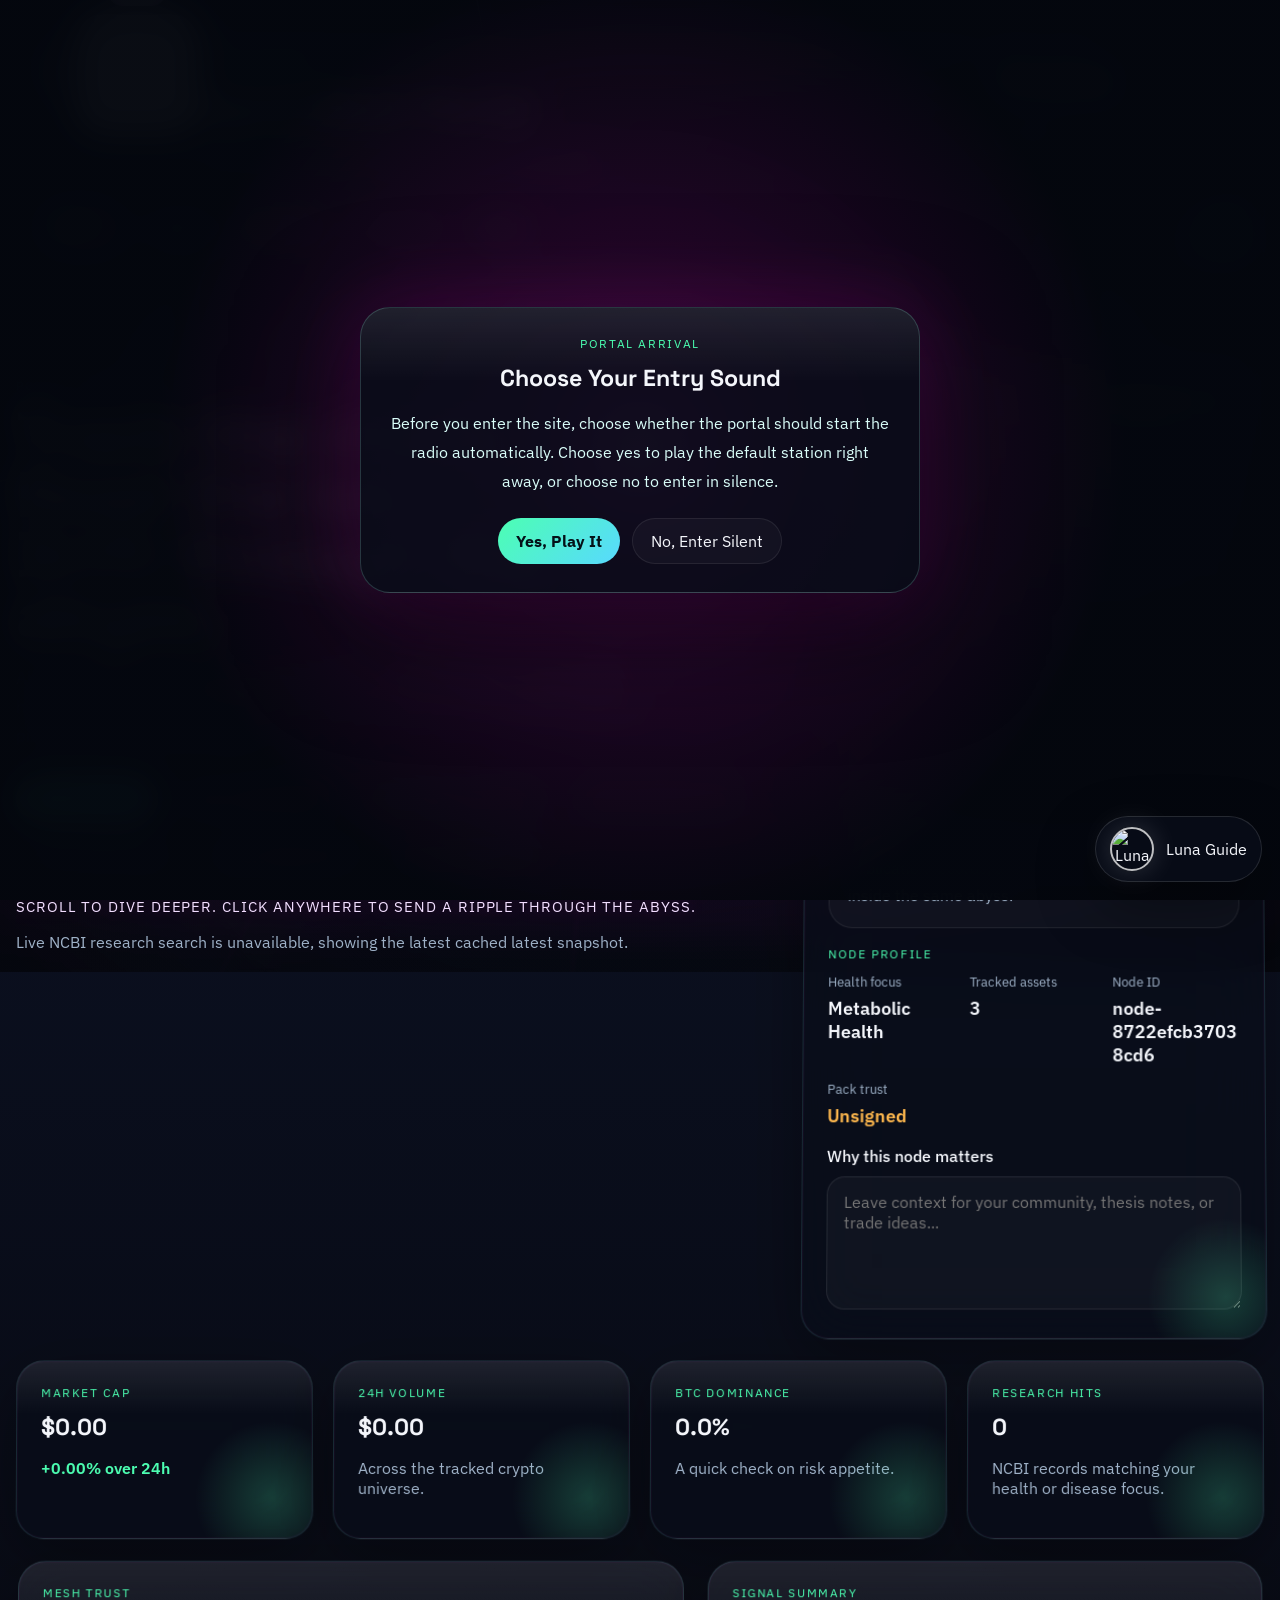
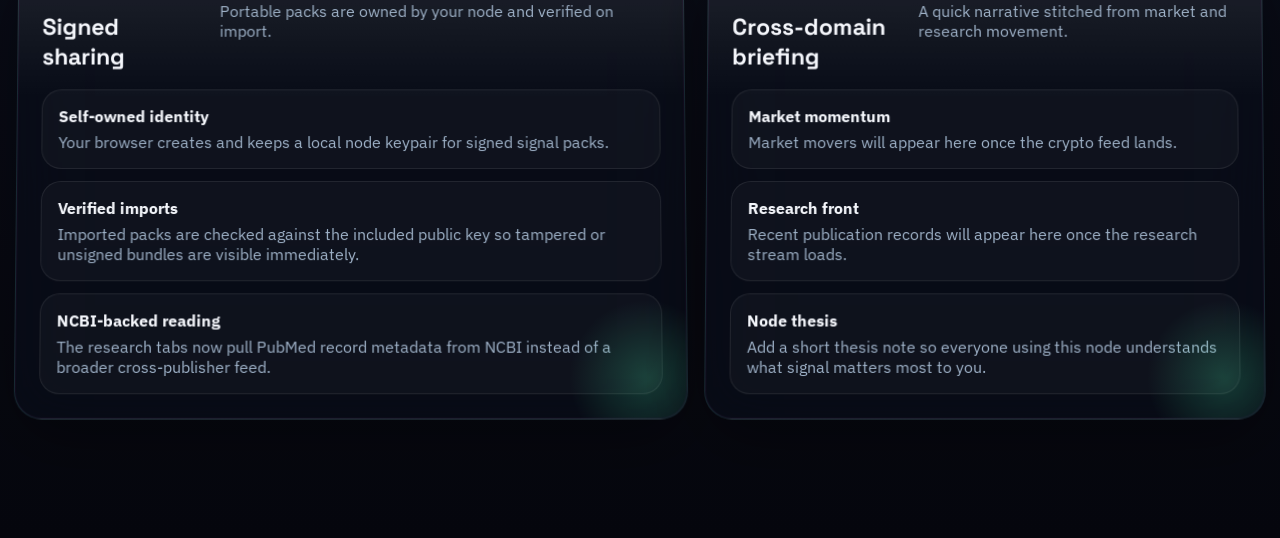
==== index.html @ ecd0a14e "Add files via upload" ====
<!doctype html>
<html lang="en">
  <head>
    <meta charset="UTF-8" />
    <meta name="viewport" content="width=device-width, initial-scale=1.0" />
    <meta
      name="description"
      content="A local-first signal hub for crypto market data, recent research records, and an optional opt-in radio."
    />
    <meta name="theme-color" content="#08111f" />
    <title>Abyss Watchers | Signal Mesh</title>
    <link rel="manifest" href="./manifest.json?v=20260410c" />
    <link rel="preconnect" href="https://fonts.googleapis.com" />
    <link rel="preconnect" href="https://fonts.gstatic.com" crossorigin />
    <link
      href="https://fonts.googleapis.com/css2?family=Space+Grotesk:wght@400;500;700&family=IBM+Plex+Sans:wght@400;500;600&display=swap"
      rel="stylesheet"
    />
    <link rel="stylesheet" href="./styles.css?v=20260410c" />
  </head>
  <body data-default-realm="portal">
    <div id="abyssStage" class="abyss-stage" aria-hidden="true">
      <div class="abyss-stars"></div>
      <div class="abyss-grid-plane"></div>
      <div class="reactive-orb"></div>
      <div class="portal-sheen"></div>
      <div class="portal-beam"></div>
      <div class="portal-rings"></div>
      <div class="portal-iris"></div>
      <img
        class="abyss-logo-layer abyss-logo-echo"
        src="./assets/abyss-watchers-logo.PNG"
        alt=""
      />
      <img
        class="abyss-logo-layer abyss-logo-core"
        src="./assets/abyss-watchers-logo.PNG"
        alt=""
      />
      <div class="portal-core-glow"></div>
      <div class="abyss-vignette"></div>
    </div>
    <div class="realm-hud" aria-hidden="true">
      <p class="realm-kicker">Portal Drift</p>
      <h2 id="realmLabel" class="realm-label">Threshold</h2>
      <div class="realm-meter">
        <span id="realmMeterFill" class="realm-meter-fill"></span>
      </div>
      <p id="realmDepthValue" class="realm-depth-value">0% depth</p>
    </div>
    <div id="radioWelcomeModal" class="welcome-modal" role="dialog" aria-modal="true" aria-labelledby="radioWelcomeTitle">
      <div class="welcome-modal-backdrop"></div>
      <div class="welcome-modal-card">
        <p class="panel-label">Portal Arrival</p>
        <h2 id="radioWelcomeTitle">Choose Your Entry Sound</h2>
        <p class="welcome-copy">
          Before you enter the site, choose whether the portal should start the radio automatically.
          Choose yes to play the default station right away, or choose no to enter in silence.
        </p>
        <div class="welcome-actions">
          <button id="acceptRadio" class="primary-button" type="button">Yes, Play It</button>
          <button id="declineRadio" class="ghost-button" type="button">No, Enter Silent</button>
        </div>
      </div>
    </div>
    <div class="background-grid" aria-hidden="true"></div>
    <div class="page-shell">
      <div class="secret-cat" aria-label="Hidden cat charm">
        <div class="secret-cat-bubble">purr</div>
        <img
          class="secret-cat-image"
          src="./assets/luna.jpeg"
          alt="A fluffy black cat peeking out from the top of the website"
        />
      </div>
      <header class="site-nav glass-card">
        <div class="site-brand">
          <img
            class="site-logo"
            src="./assets/abyss-watchers-logo.PNG"
            alt="Abyss Watchers logo"
          />
          <div class="site-brand-copy">
            <p class="eyebrow">Abyss Watchers</p>
            <h1 class="site-title">Signal Mesh Portal</h1>
            <p class="subtle-copy">Choose a realm instead of digging through one huge page.</p>
          </div>
        </div>
        <div class="realm-nav" role="tablist" aria-label="Website realms">
          <a class="realm-tab" role="tab" data-realm-target="portal" aria-selected="true" href="./index.html">Portal</a>
          <a class="realm-tab" role="tab" data-realm-target="crypto" aria-selected="false" href="./crypto.html">Crypto</a>
          <a class="realm-tab" role="tab" data-realm-target="research" aria-selected="false" href="./research.html">Research</a>
          <a class="realm-tab" role="tab" data-realm-target="caveman" aria-selected="false" href="./caveman.html">Caveman</a>
          <a class="realm-tab" role="tab" data-realm-target="radio" aria-selected="false" href="./radio.html">Radio</a>
        </div>
      </header>
      <header class="hero" data-realm-pane="portal">
        <div class="hero-copy">
          <p class="eyebrow">Portal Realm</p>
          <h2 class="hero-title">Track the chain. Read the lab. Drift through the abyss.</h2>
          <p class="hero-text">
            Abyss Watchers now splits the experience into separate realms so crypto,
            NCBI health research, the caveman cave, and radio each get their own
            space instead of piling into one crowded screen.
          </p>
          <div class="hero-actions">
            <button id="refreshAll" class="primary-button" type="button">Refresh Mesh</button>
                <a class="ghost-button nav-link-button" href="./crypto.html">Open Crypto Realm</a>
                <a class="ghost-button nav-link-button" href="./research.html">Open Research Realm</a>
            <a id="openCavemanBot" class="ghost-button nav-link-button" href="./caveman.html">
              Enter Caveman Cave
            </a>
            <a class="ghost-button nav-link-button" href="./radio.html">Open Radio Realm</a>
            <button id="sharePack" class="ghost-button" type="button">Export Signal Pack</button>
            <label class="ghost-button import-button">
              Import Signal Pack
              <input id="importPack" type="file" accept="application/json" hidden />
            </label>
          </div>
          <p class="scene-instruction">Scroll to dive deeper. Click anywhere to send a ripple through the abyss.</p>
          <p id="statusMessage" class="status-message" aria-live="polite">
            Booting local mesh...
          </p>
        </div>
        <aside class="hero-panel glass-card">
          <div class="hero-art-shell">
            <img
              class="hero-art"
              src="./assets/abyss-watchers-logo.PNG"
              alt="Abyss Watchers portal artwork"
            />
            <div class="hero-art-copy">
              <p class="panel-label">Portal Feed</p>
              <p class="hero-art-text">
                The signal field bends as you move. Market motion, publication records,
                and radio controls all float inside the same abyss.
              </p>
            </div>
          </div>
          <p class="panel-label">Node Profile</p>
          <div class="node-profile">
            <div>
              <p class="metric-label">Health focus</p>
              <p id="activeTopicLabel" class="metric-value">Metabolic Health</p>
            </div>
            <div>
              <p class="metric-label">Tracked assets</p>
              <p id="watchlistCount" class="metric-value">0</p>
            </div>
            <div>
              <p class="metric-label">Node ID</p>
              <p id="nodeFingerprint" class="metric-value">Generating...</p>
            </div>
            <div>
              <p class="metric-label">Pack trust</p>
              <p id="packTrustStatus" class="metric-value">Unsigned</p>
            </div>
          </div>
          <div class="node-notes">
            <label for="nodeNotes">Why this node matters</label>
            <textarea
              id="nodeNotes"
              rows="5"
              placeholder="Leave context for your community, thesis notes, or trade ideas..."
            ></textarea>
          </div>
        </aside>
      </header>

      <main class="dashboard">
        <section class="control-strip glass-card" data-realm-pane="research">
          <div class="control-group">
            <label for="scienceQuery">Research query</label>
            <div class="search-row">
              <input
                id="scienceQuery"
                type="search"
                placeholder="Search cardio, muscle growth, viruses, parasites, cancer..."
              />
              <button id="runResearchSearch" type="button">Scan Papers</button>
            </div>
          </div>
          <div class="control-group">
            <p>Health channels</p>
            <div id="topicChips" class="chip-row" role="tablist" aria-label="Health research topics"></div>
          </div>
          <div class="control-group">
            <p>Quick move</p>
            <div class="chip-row">
              <button class="topic-chip" type="button" data-realm-target="portal">Back To Portal</button>
              <button class="topic-chip" type="button" data-realm-target="crypto">Go To Crypto</button>
            </div>
          </div>
        </section>

        <section class="overview-grid" data-realm-pane="portal">
          <article class="glass-card overview-card">
            <p class="panel-label">Market Cap</p>
            <h2 id="globalMarketCap">$0</h2>
            <p id="marketCapChange" class="market-sentiment neutral">Waiting for feed...</p>
          </article>
          <article class="glass-card overview-card">
            <p class="panel-label">24h Volume</p>
            <h2 id="globalVolume">$0</h2>
            <p class="subtle-copy">Across the tracked crypto universe.</p>
          </article>
          <article class="glass-card overview-card">
            <p class="panel-label">BTC Dominance</p>
            <h2 id="btcDominance">0%</h2>
            <p class="subtle-copy">A quick check on risk appetite.</p>
          </article>
          <article class="glass-card overview-card">
            <p class="panel-label">Research Hits</p>
            <h2 id="paperCount">0</h2>
            <p class="subtle-copy">NCBI records matching your health or disease focus.</p>
          </article>
        </section>

        <section class="content-grid realm-switch-grid">
          <article class="glass-card" data-realm-pane="crypto">
            <div class="section-heading">
              <div>
                <p class="panel-label">Crypto Pulse</p>
                <h2>Market board</h2>
              </div>
              <p class="subtle-copy">Live from public market feeds.</p>
            </div>
            <div class="realm-tools">
              <div class="search-row">
                <input
                  id="assetInput"
                  type="text"
                  placeholder="bitcoin, ethereum, solana..."
                />
                <button id="addAsset" type="button">Add Asset</button>
              </div>
              <div class="chip-row">
                <button class="topic-chip" type="button" data-realm-target="portal">Back To Portal</button>
                <button class="topic-chip" type="button" data-realm-target="research">Go To Research</button>
              </div>
            </div>
            <div class="tab-row" role="tablist" aria-label="Crypto views">
              <button
                class="section-tab"
                type="button"
                role="tab"
                data-tab-group="crypto"
                data-tab-id="board"
                aria-selected="true"
              >
                Market Board
              </button>
              <button
                class="section-tab"
                type="button"
                role="tab"
                data-tab-group="crypto"
                data-tab-id="watchlist"
                aria-selected="false"
              >
                Watchlist
              </button>
              <button
                class="section-tab"
                type="button"
                role="tab"
                data-tab-group="crypto"
                data-tab-id="pulse"
                aria-selected="false"
              >
                Macro Pulse
              </button>
            </div>
            <div id="cryptoPaneBoard" class="tab-pane">
              <div class="table-shell">
                <table>
                  <thead>
                    <tr>
                      <th>Asset</th>
                      <th>Price</th>
                      <th>24h</th>
                      <th>Market cap</th>
                      <th>Volume</th>
                    </tr>
                  </thead>
                  <tbody id="marketTableBody"></tbody>
                </table>
              </div>
            </div>
            <div id="cryptoPaneWatchlist" class="tab-pane hidden">
              <div id="watchlist" class="watchlist"></div>
            </div>
            <div id="cryptoPanePulse" class="tab-pane hidden">
              <div id="marketInsights" class="summary-panel"></div>
            </div>
          </article>

          <article class="glass-card" data-realm-pane="research">
            <div class="section-heading">
              <div>
                <p class="panel-label">Research Radar</p>
                <h2>NCBI research records</h2>
              </div>
              <p class="subtle-copy">PubMed records from NCBI, with tabs for latest items, reviews, and clinical studies.</p>
            </div>
            <div class="tab-row" role="tablist" aria-label="Research views">
              <button
                class="section-tab"
                type="button"
                role="tab"
                data-tab-group="research"
                data-tab-id="latest"
                aria-selected="true"
              >
                Latest
              </button>
              <button
                class="section-tab"
                type="button"
                role="tab"
                data-tab-group="research"
                data-tab-id="reviews"
                aria-selected="false"
              >
                Reviews
              </button>
              <button
                class="section-tab"
                type="button"
                role="tab"
                data-tab-group="research"
                data-tab-id="clinical"
                aria-selected="false"
              >
                Clinical
              </button>
            </div>
            <div id="paperFeed" class="paper-feed"></div>
          </article>
        </section>

        <section class="content-grid" data-realm-pane="portal">
          <article class="glass-card">
            <div class="section-heading">
              <div>
                <p class="panel-label">Mesh Trust</p>
                <h2>Signed sharing</h2>
              </div>
              <p class="subtle-copy">
                Portable packs are owned by your node and verified on import.
              </p>
            </div>
            <div class="summary-panel">
              <article class="summary-point">
                <h3>Self-owned identity</h3>
                <p>Your browser creates and keeps a local node keypair for signed signal packs.</p>
              </article>
              <article class="summary-point">
                <h3>Verified imports</h3>
                <p>Imported packs are checked against the included public key so tampered or unsigned bundles are visible immediately.</p>
              </article>
              <article class="summary-point">
                <h3>NCBI-backed reading</h3>
                <p>The research tabs now pull PubMed record metadata from NCBI instead of a broader cross-publisher feed.</p>
              </article>
            </div>
          </article>

          <article class="glass-card">
            <div class="section-heading">
              <div>
                <p class="panel-label">Signal Summary</p>
                <h2>Cross-domain briefing</h2>
              </div>
              <p class="subtle-copy">A quick narrative stitched from market and research movement.</p>
            </div>
            <div id="summaryPanel" class="summary-panel"></div>
          </article>
        </section>

        <section class="content-grid caveman-grid" data-realm-pane="caveman">
          <article id="cavemanSection" class="glass-card caveman-card">
            <div class="section-heading">
              <div>
                <p class="panel-label">Primitive Relay</p>
                <h2>Caveman Cave</h2>
              </div>
              <p class="subtle-copy">
                Ask a question, get a ridiculous cave answer, then prep a caveman portrait email.
              </p>
            </div>
            <div class="caveman-ai-bar">
              <div>
                <p class="panel-label">Local Brain</p>
                <p id="cavemanAiStatus" class="subtle-copy">Checking local Ollama cave...</p>
              </div>
              <div class="radio-actions">
                <button id="cavemanToggleAi" class="ghost-button" type="button">Use Ollama Brain</button>
                <button id="cavemanRetryAi" class="ghost-button" type="button">Retry Brain Check</button>
              </div>
            </div>
            <div class="tab-row" role="tablist" aria-label="Caveman bot views">
              <button
                class="section-tab"
                type="button"
                role="tab"
                data-tab-group="caveman"
                data-tab-id="chat"
                aria-selected="true"
              >
                Stone Chat
              </button>
              <button
                class="section-tab"
                type="button"
                role="tab"
                data-tab-group="caveman"
                data-tab-id="gift"
                aria-selected="false"
              >
                Get Caveman Pic
              </button>
            </div>

            <div id="cavemanPaneChat" class="tab-pane">
              <div class="caveman-chat-layout">
                <aside class="caveman-portrait-shell">
                  <img
                    class="caveman-portrait"
                    src="./assets/caveman.webp"
                    alt="Humorous caveman portrait"
                  />
                  <p class="caveman-caption">
                    Cave guide mode active. Throw in a question about crypto, research, gains, doom, or daily life.
                  </p>
                  <div class="chip-row caveman-prompts">
                    <button class="topic-chip" type="button" data-caveman-prompt="Why is bitcoin acting weird today?">
                      Bitcoin Weird
                    </button>
                    <button class="topic-chip" type="button" data-caveman-prompt="What does new cancer research mean?">
                      Cancer Scroll
                    </button>
                    <button class="topic-chip" type="button" data-caveman-prompt="How do I get stronger fast?">
                      Lift Big Rock
                    </button>
                    <button class="topic-chip" type="button" data-caveman-prompt="Tell me something funny about parasites.">
                      Parasite Joke
                    </button>
                  </div>
                </aside>

                <div class="caveman-chat-shell">
                  <div id="cavemanTranscript" class="caveman-transcript" aria-live="polite"></div>
                  <div class="search-row caveman-input-row">
                    <input
                      id="cavemanInput"
                      type="text"
                      placeholder="Ask the cave something..."
                    />
                    <button id="cavemanSend" type="button">Send To Cave</button>
                  </div>
                  <button id="cavemanClear" class="ghost-button caveman-clear" type="button">
                    Clear Cave Echoes
                  </button>
                </div>
              </div>
            </div>

            <div id="cavemanPaneGift" class="tab-pane hidden">
              <div class="caveman-gift-grid">
                <div class="caveman-form">
                  <label for="cavemanName">Name</label>
                  <input id="cavemanName" type="text" placeholder="Who enter cave?" />
                  <label for="cavemanEmail">Email</label>
                  <input id="cavemanEmail" type="email" placeholder="Where Grug send message stone?" />
                  <p class="subtle-copy">
                    The static site can prepare the email in your mail app. Real automatic sending would need a mail service.
                  </p>
                </div>

                <div class="caveman-mail-card">
                  <img
                    class="caveman-mail-preview"
                    src="./assets/caveman.webp"
                    alt="Caveman portrait preview"
                  />
                  <div class="radio-actions">
                    <button id="cavemanPrepareEmail" class="primary-button" type="button">
                      Prepare Caveman Email
                    </button>
                    <a
                      id="cavemanOpenPortrait"
                      class="ghost-button caveman-link-button"
                      href="./assets/caveman.webp"
                      target="_blank"
                      rel="noreferrer"
                    >
                      Open Portrait
                    </a>
                  </div>
                  <p id="cavemanMailStatus" class="status-message">
                    Enter your name and email, then let the cave prepare the message.
                  </p>
                </div>
              </div>
            </div>
          </article>

          <article class="glass-card">
            <div class="section-heading">
              <div>
                <p class="panel-label">Primitive Protocol</p>
                <h2>How the cave works</h2>
              </div>
              <p class="subtle-copy">Ridiculous on purpose, honest about what the browser can actually do.</p>
            </div>
            <div class="summary-panel">
              <article class="summary-point">
                <h3>Question-based replies</h3>
                <p>The bot riffs differently if you ask about crypto, health, cancer, viruses, parasites, workouts, or everyday nonsense.</p>
              </article>
              <article class="summary-point">
                <h3>Name and email ritual</h3>
                <p>The cave asks who you are, remembers your name locally, and uses your email to prepare a prefilled caveman message.</p>
              </article>
              <article class="summary-point">
                <h3>No fake sending</h3>
                <p>This node does not silently send mail on its own. It opens your mail app with the caveman picture link so the flow stays factual.</p>
              </article>
            </div>
          </article>
        </section>

        <section class="content-grid" data-realm-pane="radio">
          <article class="glass-card radio-card">
            <div class="section-heading">
              <div>
                <p class="panel-label">Broadcast Console</p>
                <h2>Portal soundtrack</h2>
              </div>
              <p class="subtle-copy">Music choice now happens at entry. Use the console here after you enter.</p>
            </div>

            <div class="radio-console-copy">
              <p class="radio-copy">
                If you entered in silence, you can reopen the portal prompt or load a custom YouTube station from here.
              </p>
              <button id="reopenRadioPrompt" class="ghost-button" type="button">Reopen Music Prompt</button>
            </div>

            <div id="radioControls" class="radio-controls hidden">
              <div class="control-group">
                <p>Quick fills</p>
                <div class="chip-row">
                  <button class="topic-chip" type="button" data-radio-fill="Abyss auto radio">
                    Default Station
                  </button>
                  <button class="topic-chip" type="button" data-radio-fill="Luhh Dyl mix">
                    Luhh Dyl
                  </button>
                </div>
              </div>

              <div class="control-group">
                <label for="radioInput">YouTube link or ID</label>
                <div class="search-row">
                  <input
                    id="radioInput"
                    type="text"
                    placeholder="Paste a YouTube video or playlist link to start the station"
                  />
                  <button id="loadRadio" type="button">Load Station</button>
                </div>
              </div>

              <div class="radio-actions">
                <button id="openYoutubeSearch" class="ghost-button" type="button">
                  Search On YouTube
                </button>
                <button id="stopRadio" class="ghost-button" type="button">
                  Stop Radio
                </button>
              </div>

              <p id="radioStatus" class="status-message">
                Pick a YouTube link or use a quick fill, then load the station.
              </p>

              <div id="radioPlayerShell" class="radio-player-shell hidden">
                <iframe
                  id="radioPlayer"
                  class="radio-player"
                  title="Abyss Watchers radio"
                  allow="autoplay; encrypted-media; picture-in-picture"
                  referrerpolicy="strict-origin-when-cross-origin"
                ></iframe>
              </div>
            </div>
          </article>

          <article class="glass-card">
            <div class="section-heading">
              <div>
                <p class="panel-label">Playback Notes</p>
                <h2>How the radio behaves</h2>
              </div>
              <p class="subtle-copy">Built to respect user choice and browser autoplay rules.</p>
            </div>
            <div class="summary-panel">
              <article class="summary-point">
                <h3>Consent first</h3>
                <p>The station stays silent until someone chooses yes in the welcome portal prompt.</p>
              </article>
              <article class="summary-point">
                <h3>Source accuracy</h3>
                <p>Crypto data comes from CoinGecko and research results come from NCBI PubMed records, which surface legitimate indexed articles but do not replace scientific review.</p>
              </article>
              <article class="summary-point">
                <h3>Autoplay caveat</h3>
                <p>Because browsers can still block audible autoplay, the player may occasionally need one extra press inside the YouTube frame even after consent.</p>
              </article>
            </div>
          </article>
        </section>
      </main>
    </div>

    <template id="topicChipTemplate">
      <button class="topic-chip" type="button" role="tab" aria-selected="false"></button>
    </template>

    <aside class="luna-guide">
      <button id="lunaToggle" class="luna-toggle" type="button" aria-expanded="false">
        <img class="luna-avatar" src="./assets/luna.jpeg" alt="Luna the helper cat" />
        <span>Luna Guide</span>
      </button>
      <section id="lunaPanel" class="luna-panel hidden" aria-label="Luna helper guide">
        <div class="luna-panel-header">
          <img class="luna-avatar luna-avatar-large" src="./assets/luna.jpeg" alt="Luna the helper cat" />
          <div>
            <p class="panel-label">Helper AI</p>
            <h2>Luna Guide</h2>
            <p id="lunaContext" class="subtle-copy">Luna is watching the portal.</p>
          </div>
        </div>
        <div id="lunaTranscript" class="luna-transcript" aria-live="polite"></div>
        <div id="lunaFaqChips" class="chip-row luna-faqs"></div>
        <div class="search-row">
          <input id="lunaInput" type="text" placeholder="Ask Luna where things are..." />
          <button id="lunaSend" type="button">Ask Luna</button>
        </div>
      </section>
    </aside>

    <script src="./app.js?v=20260410c" defer></script>
  </body>
</html>
---- styles.css ----
:root {
  --bg: #08111f;
  --bg-soft: rgba(9, 18, 32, 0.82);
  --panel: rgba(9, 18, 32, 0.72);
  --panel-strong: rgba(16, 30, 52, 0.94);
  --text: #f4f6fb;
  --muted: #9eb1c7;
  --accent: #4cffb2;
  --accent-strong: #00d68f;
  --warm: #ffb84d;
  --danger: #ff6b7d;
  --border: rgba(255, 255, 255, 0.08);
  --shadow: 0 30px 80px rgba(0, 0, 0, 0.32);
  --radius-xl: 28px;
  --radius-lg: 20px;
  --scene-drift-x: 0px;
  --scene-drift-y: 0px;
  --scene-rotate: -8deg;
  --scene-zoom: 1;
  --scene-card-shift: 0px;
  --pulse-x: 50%;
  --pulse-y: 50%;
  --pointer-x: 50%;
  --pointer-y: 50%;
  --pointer-tilt-x: 0deg;
  --pointer-tilt-y: 0deg;
  --realm-hue: 0deg;
  --realm-saturation: 1;
  --realm-progress: 0;
  --portal-energy: 1;
}

* {
  box-sizing: border-box;
}

html {
  color-scheme: dark;
}

body {
  margin: 0;
  min-height: 100vh;
  font-family: "IBM Plex Sans", sans-serif;
  color: var(--text);
  background:
    radial-gradient(circle at top left, rgba(76, 255, 178, 0.12), transparent 24%),
    radial-gradient(circle at top right, rgba(72, 145, 255, 0.18), transparent 22%),
    linear-gradient(180deg, #060710 0%, #0b1020 38%, #05060d 100%);
  overflow-x: hidden;
}

body::before {
  content: "";
  position: fixed;
  inset: 0;
  background:
    radial-gradient(circle at var(--pulse-x) var(--pulse-y), rgba(255, 0, 224, 0.18), transparent 0),
    radial-gradient(circle at 50% 40%, rgba(145, 255, 244, 0.11), transparent 30%);
  opacity: 0.9;
  pointer-events: none;
  z-index: 0;
}

body.scene-pulse::before {
  animation: pulse-wave 900ms ease-out forwards;
}

body[data-realm="crypto"] {
  --realm-hue: 24deg;
  --realm-saturation: 1.18;
}

body[data-realm="research"] {
  --realm-hue: 110deg;
  --realm-saturation: 1.08;
}

body[data-realm="caveman"] {
  --realm-hue: -46deg;
  --realm-saturation: 1.14;
}

body[data-realm="radio"] {
  --realm-hue: 58deg;
  --realm-saturation: 1.2;
}

.abyss-stage {
  position: fixed;
  inset: -8vh -6vw;
  z-index: 0;
  overflow: hidden;
  pointer-events: none;
  transform:
    translate3d(var(--scene-drift-x), var(--scene-drift-y), 0)
    scale(var(--scene-zoom));
  transition: transform 220ms ease-out;
}

.abyss-logo-layer,
.abyss-stars,
.abyss-grid-plane,
.abyss-vignette,
.reactive-orb,
.portal-sheen,
.portal-beam,
.portal-rings,
.portal-iris,
.portal-core-glow {
  position: absolute;
  inset: 0;
}

.abyss-stars {
  background:
    radial-gradient(circle at 18% 24%, rgba(188, 255, 249, 0.88) 0 2px, transparent 3px),
    radial-gradient(circle at 82% 22%, rgba(255, 0, 228, 0.8) 0 2px, transparent 3px),
    radial-gradient(circle at 72% 74%, rgba(84, 255, 210, 0.75) 0 2px, transparent 3px),
    radial-gradient(circle at 10% 70%, rgba(255, 255, 255, 0.7) 0 1px, transparent 2px),
    radial-gradient(circle at 42% 12%, rgba(109, 184, 255, 0.65) 0 1px, transparent 2px);
  filter: blur(0.2px);
  opacity: 0.9;
  transform: translate3d(calc(var(--scene-drift-x) * -0.5), calc(var(--scene-drift-y) * -0.4), 0);
}

.abyss-grid-plane {
  background-image:
    linear-gradient(rgba(122, 247, 255, 0.11) 1px, transparent 1px),
    linear-gradient(90deg, rgba(255, 0, 217, 0.12) 1px, transparent 1px);
  background-size: 64px 64px;
  opacity: 0.25;
  transform:
    perspective(1200px)
    rotateX(78deg)
    translateY(44vh)
    scale(1.8);
  transform-origin: center;
}

.reactive-orb {
  background:
    radial-gradient(circle at var(--pointer-x) var(--pointer-y), rgba(255, 255, 255, 0.18), transparent 0),
    radial-gradient(circle at 50% 50%, rgba(255, 0, 228, 0.08), transparent 38%);
  mix-blend-mode: screen;
  opacity: 0.95;
  filter: hue-rotate(var(--realm-hue)) saturate(var(--realm-saturation));
  animation: portal-orb-pulse 9s ease-in-out infinite;
}

.portal-sheen {
  background:
    linear-gradient(120deg, transparent 0%, rgba(255, 255, 255, 0.06) 42%, transparent 52%),
    radial-gradient(circle at var(--pointer-x) var(--pointer-y), rgba(84, 255, 210, 0.16), transparent 26%);
  opacity: 0.7;
  transform: translate3d(calc(var(--scene-drift-x) * -0.22), calc(var(--scene-drift-y) * -0.22), 0);
}

.portal-beam {
  background:
    radial-gradient(circle at center, rgba(247, 76, 255, 0.28), transparent 18%),
    conic-gradient(from 0deg, rgba(84, 255, 210, 0.08), rgba(255, 0, 221, 0.2), rgba(84, 255, 210, 0.08));
  filter: blur(18px) hue-rotate(var(--realm-hue)) saturate(calc(1.25 * var(--realm-saturation)));
  transform: scale(calc(0.94 + var(--realm-progress) * 0.12));
  opacity: calc(0.58 + var(--realm-progress) * 0.2);
}

.portal-rings {
  inset: 12vh 14vw;
  margin: auto;
  border-radius: 50%;
  border: 1px solid rgba(163, 255, 245, 0.22);
  box-shadow:
    0 0 0 14px rgba(255, 0, 217, 0.06),
    0 0 0 42px rgba(84, 255, 210, 0.05),
    0 0 120px rgba(255, 0, 221, 0.16);
  transform:
    translate3d(calc(var(--scene-drift-x) * 0.15), calc(var(--scene-drift-y) * 0.15), 0)
    rotateX(var(--pointer-tilt-y))
    rotateY(var(--pointer-tilt-x))
    scale(calc(0.92 + var(--realm-progress) * 0.18));
  animation: portal-ring-spin 16s linear infinite;
}

.portal-iris {
  inset: 20vh 24vw;
  margin: auto;
  border-radius: 50%;
  background:
    radial-gradient(circle at center, rgba(255, 255, 255, 0.8) 0 2%, rgba(255, 0, 228, 0.55) 9%, rgba(15, 9, 22, 0.1) 21%, transparent 40%),
    conic-gradient(from 0deg, rgba(255, 0, 225, 0.34), rgba(84, 255, 210, 0.18), rgba(255, 0, 225, 0.34));
  filter: blur(10px);
  opacity: calc(0.72 + var(--realm-progress) * 0.2);
  transform:
    rotate(calc(var(--scene-rotate) * -1.8))
    translate3d(calc(var(--scene-drift-x) * 0.2), calc(var(--scene-drift-y) * 0.2), 0)
    scale(calc(0.9 + var(--realm-progress) * 0.24));
  animation: portal-iris-breathe 5.8s ease-in-out infinite;
}

.abyss-logo-layer {
  width: min(84vw, 1080px);
  height: min(84vw, 1080px);
  margin: auto;
  top: 50%;
  left: 50%;
  inset: auto;
  transform-origin: center;
}

.abyss-logo-core {
  transform:
    translate(-50%, -48%)
    translate3d(calc(var(--scene-drift-x) * 0.28), calc(var(--scene-drift-y) * 0.28), 0)
    rotate(var(--scene-rotate))
    rotateX(var(--pointer-tilt-y))
    rotateY(var(--pointer-tilt-x))
    scale(calc(1 + (var(--scene-zoom) - 1) * 1.15));
  filter:
    hue-rotate(var(--realm-hue))
    saturate(calc(1.24 * var(--realm-saturation)))
    contrast(1.18)
    brightness(0.96)
    drop-shadow(0 0 66px rgba(255, 0, 225, 0.48));
  opacity: 0.96;
}

.abyss-logo-echo {
  transform:
    translate(calc(-50% + (var(--scene-drift-x) * -0.32)), calc(-48% + (var(--scene-drift-y) * -0.32)))
    rotate(calc(var(--scene-rotate) * -1))
    scale(1.24);
  filter: blur(18px) saturate(1.7);
  opacity: 0.4;
  mix-blend-mode: screen;
}

.portal-core-glow {
  inset: 26vh 33vw;
  margin: auto;
  border-radius: 50%;
  background:
    radial-gradient(circle, rgba(255, 255, 255, 0.92) 0 7%, rgba(255, 0, 228, 0.46) 15%, rgba(84, 255, 210, 0.12) 28%, transparent 56%);
  filter: blur(18px);
  opacity: calc(0.85 + var(--realm-progress) * 0.15);
}

.abyss-vignette {
  background:
    radial-gradient(circle at center, transparent 26%, rgba(5, 6, 13, 0.18) 58%, rgba(5, 6, 13, 0.92) 100%),
    linear-gradient(180deg, rgba(4, 6, 12, 0.12), rgba(4, 6, 12, 0.65));
}

button,
input,
textarea {
  font: inherit;
}

button {
  cursor: pointer;
  border: 0;
}

.background-grid {
  position: fixed;
  inset: 0;
  background-image:
    linear-gradient(rgba(255, 255, 255, 0.05) 1px, transparent 1px),
    linear-gradient(90deg, rgba(255, 255, 255, 0.05) 1px, transparent 1px);
  background-size: 70px 70px;
  mask-image: radial-gradient(circle at center, black 45%, transparent 90%);
  pointer-events: none;
}

.page-shell {
  position: relative;
  z-index: 1;
  width: min(1380px, calc(100% - 32px));
  margin: 0 auto;
  padding: 32px 0 120px;
}

.site-nav {
  display: grid;
  gap: 18px;
  margin-bottom: 22px;
}

.site-brand {
  display: flex;
  align-items: center;
  gap: 18px;
  flex-wrap: wrap;
}

.site-logo {
  width: clamp(88px, 10vw, 132px);
  aspect-ratio: 1 / 1;
  object-fit: cover;
  border-radius: 26px;
  border: 1px solid rgba(255, 255, 255, 0.14);
  box-shadow: 0 24px 60px rgba(0, 0, 0, 0.32);
}

.site-brand-copy {
  display: grid;
  gap: 6px;
}

.site-title {
  margin: 0;
  font-size: clamp(2rem, 3vw, 3rem);
  line-height: 0.96;
}

.realm-nav {
  display: flex;
  gap: 10px;
  flex-wrap: wrap;
}

.realm-tab {
  border-radius: 999px;
  padding: 12px 18px;
  background: rgba(255, 255, 255, 0.04);
  color: var(--text);
  border: 1px solid rgba(255, 255, 255, 0.1);
  text-decoration: none;
  display: inline-flex;
  align-items: center;
  justify-content: center;
  transition:
    transform 180ms ease,
    border-color 180ms ease,
    background 180ms ease,
    box-shadow 180ms ease;
}

.realm-tab[aria-selected="true"] {
  background: linear-gradient(135deg, rgba(84, 255, 210, 0.22), rgba(255, 0, 225, 0.2));
  border-color: rgba(84, 255, 210, 0.45);
  box-shadow: 0 0 32px rgba(255, 0, 225, 0.16);
}

.realm-switch-grid {
  align-items: start;
}

.realm-tools {
  display: grid;
  gap: 14px;
  margin-bottom: 18px;
}

.nav-link-button {
  text-decoration: none;
  display: inline-flex;
  align-items: center;
  justify-content: center;
}

.luna-guide {
  position: fixed;
  right: 18px;
  bottom: 18px;
  z-index: 6;
  display: grid;
  justify-items: end;
  gap: 12px;
}

.luna-toggle {
  display: inline-flex;
  align-items: center;
  gap: 12px;
  padding: 10px 14px;
  border-radius: 999px;
  background: rgba(8, 12, 23, 0.92);
  color: var(--text);
  border: 1px solid rgba(255, 255, 255, 0.12);
  box-shadow: 0 24px 60px rgba(0, 0, 0, 0.34);
}

.luna-avatar {
  width: 44px;
  height: 44px;
  object-fit: cover;
  border-radius: 50%;
  border: 2px solid rgba(255, 255, 255, 0.74);
  box-shadow: 0 0 28px rgba(255, 255, 255, 0.16);
}

.luna-avatar-large {
  width: 72px;
  height: 72px;
}

.luna-panel {
  width: min(420px, calc(100vw - 28px));
  padding: 18px;
  border-radius: 26px;
  background:
    linear-gradient(180deg, rgba(255, 255, 255, 0.08), transparent 26%),
    rgba(7, 11, 21, 0.96);
  border: 1px solid rgba(255, 255, 255, 0.12);
  box-shadow: 0 28px 90px rgba(0, 0, 0, 0.42);
  display: grid;
  gap: 14px;
}

.luna-panel-header {
  display: grid;
  grid-template-columns: auto 1fr;
  gap: 14px;
  align-items: center;
}

.luna-transcript {
  min-height: 220px;
  max-height: 320px;
  overflow: auto;
  padding: 14px;
  border-radius: 20px;
  border: 1px solid rgba(255, 255, 255, 0.08);
  background: rgba(255, 255, 255, 0.03);
  display: grid;
  gap: 10px;
}

.luna-bubble {
  max-width: 92%;
  padding: 12px 14px;
  border-radius: 18px;
  border: 1px solid rgba(255, 255, 255, 0.08);
}

.luna-bubble p {
  margin: 0;
  line-height: 1.6;
}

.luna-bubble-bot {
  background: rgba(255, 255, 255, 0.04);
}

.luna-bubble-user {
  margin-left: auto;
  background: linear-gradient(145deg, rgba(255, 214, 235, 0.18), rgba(255, 255, 255, 0.08));
}

.luna-speaker {
  margin-bottom: 6px !important;
  font-size: 0.72rem;
  letter-spacing: 0.12em;
  text-transform: uppercase;
  color: #ffdff1;
}

.luna-faqs {
  align-items: stretch;
}

.secret-cat {
  position: fixed;
  top: 8px;
  left: clamp(20px, 6vw, 92px);
  z-index: 4;
  display: grid;
  justify-items: center;
  gap: 8px;
  transform: translateY(-22%);
  transition: transform 220ms ease;
}

.secret-cat:hover {
  transform: translateY(0);
}

.secret-cat-bubble {
  padding: 8px 14px;
  border-radius: 999px;
  background: rgba(255, 245, 252, 0.94);
  color: #38162d;
  font-family: "Space Grotesk", sans-serif;
  font-size: 0.86rem;
  font-weight: 700;
  letter-spacing: 0.08em;
  text-transform: lowercase;
  box-shadow:
    0 14px 34px rgba(0, 0, 0, 0.18),
    0 0 20px rgba(255, 182, 222, 0.28);
}

.secret-cat-image {
  width: 120px;
  aspect-ratio: 1 / 1;
  object-fit: cover;
  border-radius: 26px;
  border: 1px solid rgba(255, 255, 255, 0.58);
  background: rgba(255, 255, 255, 0.9);
  box-shadow:
    0 18px 46px rgba(0, 0, 0, 0.28),
    0 0 44px rgba(255, 255, 255, 0.18);
}

.realm-hud {
  position: fixed;
  top: 24px;
  right: 24px;
  z-index: 2;
  width: min(280px, calc(100vw - 32px));
  padding: 18px;
  border-radius: 24px;
  background: rgba(8, 12, 23, 0.52);
  border: 1px solid rgba(166, 255, 244, 0.16);
  backdrop-filter: blur(22px);
  box-shadow: 0 20px 60px rgba(0, 0, 0, 0.34);
}

.welcome-modal {
  position: fixed;
  inset: 0;
  z-index: 5;
  display: grid;
  place-items: center;
  padding: 20px;
}

.welcome-modal-backdrop {
  position: absolute;
  inset: 0;
  background:
    radial-gradient(circle at center, rgba(255, 0, 221, 0.18), rgba(4, 7, 14, 0.88) 62%),
    rgba(3, 5, 11, 0.82);
  backdrop-filter: blur(16px);
}

.welcome-modal-card {
  position: relative;
  z-index: 1;
  width: min(560px, 100%);
  padding: 28px;
  border-radius: 30px;
  background:
    linear-gradient(180deg, rgba(255, 255, 255, 0.09), transparent 26%),
    rgba(9, 12, 24, 0.84);
  border: 1px solid rgba(168, 255, 244, 0.18);
  box-shadow:
    0 30px 120px rgba(0, 0, 0, 0.52),
    0 0 80px rgba(255, 0, 228, 0.18);
  text-align: center;
}

.welcome-copy {
  margin: 16px 0 22px;
  color: #dafefa;
  line-height: 1.8;
}

.welcome-actions {
  display: flex;
  gap: 12px;
  justify-content: center;
  flex-wrap: wrap;
}

.realm-kicker,
.realm-depth-value {
  margin: 0;
  text-transform: uppercase;
  letter-spacing: 0.14em;
  font-size: 0.72rem;
  color: #c4fff7;
}

.realm-label {
  margin: 8px 0 12px;
  font-size: clamp(1.1rem, 2vw, 1.5rem);
}

.realm-meter {
  width: 100%;
  height: 10px;
  border-radius: 999px;
  background: rgba(255, 255, 255, 0.08);
  overflow: hidden;
  margin-bottom: 12px;
}

.realm-meter-fill {
  display: block;
  height: 100%;
  width: calc(var(--realm-progress) * 100%);
  border-radius: inherit;
  background: linear-gradient(90deg, #6dffe0, #ff31e9);
  box-shadow: 0 0 28px rgba(255, 49, 233, 0.5);
}

.hero,
.content-grid,
.overview-grid {
  display: grid;
  gap: 20px;
}

.hero {
  grid-template-columns: 1.5fr 0.9fr;
  align-items: stretch;
  margin-bottom: 28px;
  min-height: 92vh;
  padding-top: 6vh;
}

.hero-copy,
.glass-card {
  position: relative;
  overflow: hidden;
}

.hero-copy {
  padding: 28px 0;
  transform: translateY(calc(var(--scene-card-shift) * -0.35));
}

.eyebrow,
.panel-label {
  margin: 0 0 12px;
  text-transform: uppercase;
  letter-spacing: 0.14em;
  font-size: 0.72rem;
  color: var(--accent);
}

h1,
h2 {
  margin: 0;
  font-family: "Space Grotesk", sans-serif;
}

h1 {
  max-width: 14ch;
  font-size: clamp(3rem, 5vw, 5.6rem);
  line-height: 0.94;
}

h2 {
  font-size: clamp(1.45rem, 1.8vw, 2rem);
}

.hero-title {
  max-width: 13ch;
  font-size: clamp(3rem, 5vw, 5.2rem);
  line-height: 0.94;
}

.hero-text,
.subtle-copy,
.status-message,
.paper-meta,
.summary-panel p,
.watchlist-item p {
  color: var(--muted);
}

.hero-text {
  max-width: 62ch;
  font-size: 1.05rem;
  line-height: 1.75;
  margin: 18px 0 24px;
}

.scene-instruction {
  margin: 0 0 14px;
  color: #f2deff;
  font-size: 0.95rem;
  letter-spacing: 0.06em;
  text-transform: uppercase;
  text-shadow: 0 0 18px rgba(255, 0, 221, 0.32);
}

.hero-actions {
  display: flex;
  gap: 12px;
  flex-wrap: wrap;
  margin-bottom: 16px;
}

.primary-button,
.ghost-button,
.search-row button,
.watchlist-item button,
.topic-chip {
  border-radius: 999px;
  padding: 12px 18px;
  transition:
    transform 180ms ease,
    background 180ms ease,
    border-color 180ms ease;
}

.primary-button,
.search-row button {
  background: linear-gradient(135deg, var(--accent) 0%, #58d9ff 100%);
  color: #041118;
  font-weight: 700;
}

.ghost-button,
.watchlist-item button,
.topic-chip {
  background: rgba(255, 255, 255, 0.03);
  color: var(--text);
  border: 1px solid var(--border);
}

.primary-button:hover,
.ghost-button:hover,
.search-row button:hover,
.watchlist-item button:hover,
.topic-chip:hover {
  transform: translateY(-1px);
}

.glass-card {
  background:
    linear-gradient(180deg, rgba(255, 255, 255, 0.09), transparent 30%),
    rgba(8, 13, 24, 0.68);
  border: 1px solid rgba(140, 255, 248, 0.12);
  border-radius: var(--radius-xl);
  box-shadow:
    0 20px 70px rgba(0, 0, 0, 0.36),
    inset 0 0 0 1px rgba(255, 0, 230, 0.04);
  backdrop-filter: blur(30px);
  padding: 24px;
  transform:
    perspective(900px)
    translateY(calc(var(--scene-card-shift) * -0.2))
    rotateX(1.6deg);
}

.hero-panel::after,
.glass-card::after {
  content: "";
  position: absolute;
  inset: auto -40px -40px auto;
  width: 160px;
  height: 160px;
  background: radial-gradient(circle, rgba(76, 255, 178, 0.2), transparent 68%);
  pointer-events: none;
}

.hero-art-shell {
  margin-bottom: 18px;
  border-radius: 24px;
  overflow: hidden;
  border: 1px solid rgba(255, 255, 255, 0.08);
  background: rgba(255, 255, 255, 0.03);
}

.hero-art {
  display: block;
  width: 100%;
  aspect-ratio: 1 / 1;
  object-fit: cover;
  transform:
    scale(1.08)
    translate3d(calc(var(--scene-drift-x) * -0.2), calc(var(--scene-drift-y) * -0.2), 0)
    rotate(calc(var(--scene-rotate) * -0.25));
  filter: saturate(1.12) contrast(1.06);
}

.hero-art-copy {
  padding: 16px 18px 18px;
}

.hero-art-text {
  margin: 0;
  color: var(--muted);
  line-height: 1.7;
}

.node-profile {
  display: grid;
  grid-template-columns: repeat(3, minmax(0, 1fr));
  gap: 14px;
  margin-bottom: 18px;
}

.metric-label {
  margin: 0 0 6px;
  font-size: 0.8rem;
  color: var(--muted);
}

.metric-value {
  margin: 0;
  font-size: 1.1rem;
  font-weight: 600;
  word-break: break-word;
}

.node-notes label,
.control-group label,
.control-group p {
  display: block;
  margin: 0 0 10px;
  color: var(--text);
  font-weight: 500;
}

textarea,
input {
  width: 100%;
  background: rgba(255, 255, 255, 0.03);
  border: 1px solid rgba(255, 255, 255, 0.09);
  border-radius: 18px;
  color: var(--text);
  padding: 14px 16px;
}

textarea {
  resize: vertical;
  min-height: 120px;
}

.dashboard {
  display: grid;
  gap: 20px;
  position: relative;
}

.realm-switch-grid {
  display: none;
}

body[data-realm="crypto"] .realm-switch-grid,
body[data-realm="research"] .realm-switch-grid {
  display: grid;
}

.control-strip {
  display: grid;
  grid-template-columns: repeat(3, minmax(0, 1fr));
  gap: 18px;
  margin-top: -8vh;
}

.search-row {
  display: flex;
  gap: 10px;
}

.chip-row,
.watchlist {
  display: flex;
  gap: 10px;
  flex-wrap: wrap;
}

.topic-chip[aria-selected="true"] {
  background: rgba(76, 255, 178, 0.12);
  border-color: rgba(76, 255, 178, 0.45);
  color: var(--accent);
}

.overview-grid {
  grid-template-columns: repeat(4, minmax(0, 1fr));
}

.overview-card h2 {
  margin-bottom: 8px;
}

.market-sentiment {
  font-weight: 600;
}

.market-sentiment.positive,
.change-up {
  color: var(--accent);
}

.market-sentiment.negative,
.change-down {
  color: var(--danger);
}

.trust-verified {
  color: var(--accent);
}

.trust-warning {
  color: var(--warm);
}

.trust-error {
  color: var(--danger);
}

.content-grid {
  grid-template-columns: 1.2fr 1fr;
}

.section-heading {
  display: flex;
  justify-content: space-between;
  gap: 16px;
  align-items: start;
  margin-bottom: 18px;
}

.tab-row {
  display: flex;
  gap: 10px;
  flex-wrap: wrap;
  margin-bottom: 18px;
}

.section-tab {
  border-radius: 999px;
  padding: 11px 16px;
  background: rgba(255, 255, 255, 0.03);
  color: var(--text);
  border: 1px solid rgba(255, 255, 255, 0.1);
  transition:
    transform 180ms ease,
    border-color 180ms ease,
    background 180ms ease;
}

.section-tab[aria-selected="true"] {
  background: linear-gradient(135deg, rgba(84, 255, 210, 0.18), rgba(255, 0, 225, 0.16));
  border-color: rgba(84, 255, 210, 0.45);
  color: #dbfffb;
}

.section-tab:hover {
  transform: translateY(-1px);
}

.tab-pane {
  min-height: 200px;
}

.table-shell {
  overflow-x: auto;
}

table {
  width: 100%;
  border-collapse: collapse;
}

th,
td {
  padding: 14px 0;
  text-align: left;
  border-bottom: 1px solid rgba(255, 255, 255, 0.06);
}

th {
  font-size: 0.82rem;
  color: var(--muted);
  font-weight: 600;
}

.asset-cell {
  display: flex;
  gap: 12px;
  align-items: center;
}

.asset-icon {
  width: 36px;
  height: 36px;
  border-radius: 50%;
  object-fit: cover;
  background: rgba(255, 255, 255, 0.05);
}

.paper-feed {
  display: grid;
  gap: 14px;
}

.hidden {
  display: none !important;
}

.paper-card,
.watchlist-item,
.summary-point {
  border-radius: var(--radius-lg);
  border: 1px solid rgba(255, 255, 255, 0.08);
  background: rgba(255, 255, 255, 0.03);
}

.paper-card {
  padding: 18px;
}

.paper-card-top {
  display: grid;
  grid-template-columns: auto 1fr;
  gap: 14px;
  align-items: start;
}

.paper-badge {
  width: 48px;
  height: 48px;
  border-radius: 16px;
  display: grid;
  place-items: center;
  background: linear-gradient(145deg, rgba(255, 0, 225, 0.24), rgba(84, 255, 210, 0.22));
  color: #f8fbff;
  font-weight: 700;
  letter-spacing: 0.08em;
}

.paper-card h3 {
  margin: 0 0 10px;
  font-size: 1.04rem;
  line-height: 1.4;
}

.paper-meta {
  margin: 0 0 8px;
  font-size: 0.9rem;
}

.paper-card a {
  color: #a9ffdf;
  text-decoration: none;
}

.paper-card a:hover {
  text-decoration: underline;
}

.paper-actions {
  display: flex;
  gap: 12px;
  flex-wrap: wrap;
  align-items: center;
}

.paper-preview-button {
  padding: 10px 14px;
}

.paper-preview {
  margin-top: 14px;
  padding: 14px;
  border-radius: 16px;
  background: rgba(255, 255, 255, 0.04);
  border: 1px solid rgba(255, 255, 255, 0.08);
}

.paper-preview p {
  margin: 0 0 10px;
  color: var(--muted);
  line-height: 1.65;
}

.paper-preview p:last-child {
  margin-bottom: 0;
}

.watchlist {
  align-items: stretch;
}

.watchlist-item {
  display: flex;
  justify-content: space-between;
  align-items: center;
  gap: 14px;
  width: 100%;
  padding: 14px 16px;
}

.watchlist-item h3,
.summary-point h3 {
  margin: 0 0 6px;
  font-size: 1rem;
}

.watchlist-item p,
.summary-panel p {
  margin: 0;
}

.summary-panel {
  display: grid;
  gap: 12px;
}

.summary-point {
  padding: 16px;
}

.radio-card,
.radio-controls,
.radio-consent {
  display: grid;
  gap: 16px;
}

.radio-console-copy {
  display: flex;
  justify-content: space-between;
  gap: 16px;
  align-items: center;
  flex-wrap: wrap;
}

.radio-copy {
  margin: 0;
  max-width: 54ch;
  color: var(--muted);
  line-height: 1.7;
}

.radio-actions {
  display: flex;
  gap: 10px;
  flex-wrap: wrap;
}

.radio-player-shell {
  border-radius: var(--radius-lg);
  overflow: hidden;
  border: 1px solid rgba(255, 255, 255, 0.08);
  background:
    linear-gradient(145deg, rgba(88, 217, 255, 0.12), rgba(76, 255, 178, 0.1)),
    rgba(255, 255, 255, 0.02);
  min-height: 360px;
}

.radio-player {
  width: 100%;
  min-height: 360px;
  border: 0;
  display: block;
}

.caveman-grid {
  grid-template-columns: 1.28fr 0.92fr;
}

.caveman-card {
  display: grid;
  gap: 18px;
}

.caveman-ai-bar {
  display: flex;
  align-items: center;
  justify-content: space-between;
  gap: 16px;
  padding: 14px 16px;
  border-radius: 20px;
  background: rgba(255, 255, 255, 0.04);
  border: 1px solid rgba(255, 255, 255, 0.08);
}

.caveman-chat-layout,
.caveman-gift-grid {
  display: grid;
  gap: 18px;
}

.caveman-chat-layout {
  grid-template-columns: 0.84fr 1.16fr;
}

.caveman-gift-grid {
  grid-template-columns: 0.78fr 1.22fr;
}

.caveman-portrait-shell,
.caveman-mail-card {
  padding: 18px;
  border-radius: var(--radius-lg);
  border: 1px solid rgba(255, 255, 255, 0.08);
  background:
    linear-gradient(145deg, rgba(255, 0, 225, 0.08), rgba(84, 255, 210, 0.08)),
    rgba(255, 255, 255, 0.03);
}

.caveman-portrait-shell,
.caveman-chat-shell,
.caveman-form,
.caveman-mail-card {
  display: grid;
  gap: 14px;
}

.caveman-portrait,
.caveman-mail-preview {
  width: 100%;
  border-radius: 22px;
  object-fit: cover;
  border: 1px solid rgba(255, 255, 255, 0.08);
  box-shadow: 0 24px 60px rgba(0, 0, 0, 0.28);
}

.caveman-portrait {
  aspect-ratio: 4 / 5;
}

.caveman-mail-preview {
  aspect-ratio: 4 / 3;
}

.caveman-caption {
  margin: 0;
  color: #defcfb;
  line-height: 1.7;
}

.caveman-prompts {
  align-items: stretch;
}

.caveman-transcript {
  min-height: 420px;
  max-height: 520px;
  overflow: auto;
  padding: 16px;
  border-radius: 24px;
  border: 1px solid rgba(255, 255, 255, 0.08);
  background:
    radial-gradient(circle at top left, rgba(255, 0, 221, 0.12), transparent 30%),
    rgba(3, 5, 11, 0.58);
  display: grid;
  gap: 12px;
}

.caveman-bubble {
  max-width: 90%;
  padding: 14px 16px;
  border-radius: 20px;
  border: 1px solid rgba(255, 255, 255, 0.08);
}

.caveman-bubble p {
  margin: 0;
  line-height: 1.65;
}

.caveman-bubble-bot {
  background: rgba(255, 255, 255, 0.04);
}

.caveman-bubble-user {
  margin-left: auto;
  background: linear-gradient(145deg, rgba(84, 255, 210, 0.15), rgba(255, 0, 225, 0.16));
}

.caveman-speaker {
  margin-bottom: 6px !important;
  text-transform: uppercase;
  letter-spacing: 0.12em;
  font-size: 0.72rem;
  color: var(--accent);
}

.caveman-input-row {
  align-items: stretch;
}

.caveman-clear {
  justify-self: start;
}

.caveman-form {
  align-content: start;
}

.caveman-link-button {
  display: inline-flex;
  align-items: center;
  justify-content: center;
  text-decoration: none;
}

.hero,
.dashboard > section {
  position: relative;
  z-index: 1;
}

@keyframes pulse-wave {
  0% {
    background:
      radial-gradient(circle at var(--pulse-x) var(--pulse-y), rgba(255, 0, 224, 0.38) 0 0, transparent 0),
      radial-gradient(circle at 50% 40%, rgba(145, 255, 244, 0.11), transparent 30%);
  }

  100% {
    background:
      radial-gradient(circle at var(--pulse-x) var(--pulse-y), rgba(255, 0, 224, 0) 0 360px, transparent 520px),
      radial-gradient(circle at 50% 40%, rgba(145, 255, 244, 0.11), transparent 30%);
  }
}

@keyframes portal-ring-spin {
  from {
    transform:
      translate3d(calc(var(--scene-drift-x) * 0.15), calc(var(--scene-drift-y) * 0.15), 0)
      rotate(0deg)
      scale(calc(0.92 + var(--realm-progress) * 0.18));
  }

  to {
    transform:
      translate3d(calc(var(--scene-drift-x) * 0.15), calc(var(--scene-drift-y) * 0.15), 0)
      rotate(360deg)
      scale(calc(0.92 + var(--realm-progress) * 0.18));
  }
}

@keyframes portal-iris-breathe {
  0%,
  100% {
    filter: blur(10px) brightness(1);
  }

  50% {
    filter: blur(4px) brightness(1.2);
  }
}

@keyframes portal-orb-pulse {
  0%,
  100% {
    opacity: 0.76;
    transform: scale(1);
  }

  50% {
    opacity: 1;
    transform: scale(1.04);
  }
}

.empty-state {
  padding: 18px;
  border-radius: var(--radius-lg);
  background: rgba(255, 255, 255, 0.03);
  color: var(--muted);
}

@media (max-width: 1120px) {
  .hero,
  .content-grid,
  .control-strip,
  .overview-grid,
  .caveman-grid,
  .caveman-chat-layout,
  .caveman-gift-grid {
    grid-template-columns: 1fr;
  }

  .site-brand {
    align-items: flex-start;
  }

  .hero-copy {
    padding-top: 0;
  }

  .control-strip {
    margin-top: 0;
  }

  .realm-hud {
    position: static;
    width: 100%;
    margin: 0 auto 16px;
  }

  .secret-cat {
    left: 20px;
  }
}

@media (max-width: 700px) {
  .page-shell {
    width: min(100% - 20px, 1380px);
    padding-top: 20px;
  }

  .glass-card {
    padding: 18px;
  }

  .abyss-logo-layer {
    width: min(120vw, 760px);
    height: min(120vw, 760px);
  }

  .portal-rings,
  .portal-iris,
  .portal-core-glow {
    inset: 24vh 10vw;
  }

  .hero {
    min-height: auto;
    padding-top: 0;
  }

  .search-row,
  .hero-actions,
  .node-profile,
  .radio-actions,
  .welcome-actions,
  .radio-console-copy,
  .caveman-ai-bar,
  .realm-nav,
  .site-brand {
    flex-direction: column;
    grid-template-columns: 1fr;
  }

  .luna-guide {
    right: 12px;
    left: 12px;
    justify-items: stretch;
  }

  .search-row button,
  .primary-button,
  .ghost-button,
  .realm-tab {
    width: 100%;
  }

  .luna-toggle {
    width: 100%;
    justify-content: center;
  }

  .secret-cat {
    left: 12px;
    transform: translateY(-46%);
  }

  .secret-cat-image {
    width: 92px;
    border-radius: 20px;
  }

  h1 {
    max-width: none;
  }
}

@media (prefers-reduced-motion: reduce) {
  :root {
    --scene-drift-x: 0px !important;
    --scene-drift-y: 0px !important;
    --scene-rotate: -8deg !important;
    --scene-zoom: 1 !important;
    --scene-card-shift: 0px !important;
  }

  .abyss-stage,
  .glass-card,
  .hero-art,
  .portal-rings,
  .portal-iris {
    transition: none;
    transform: none;
  }
}
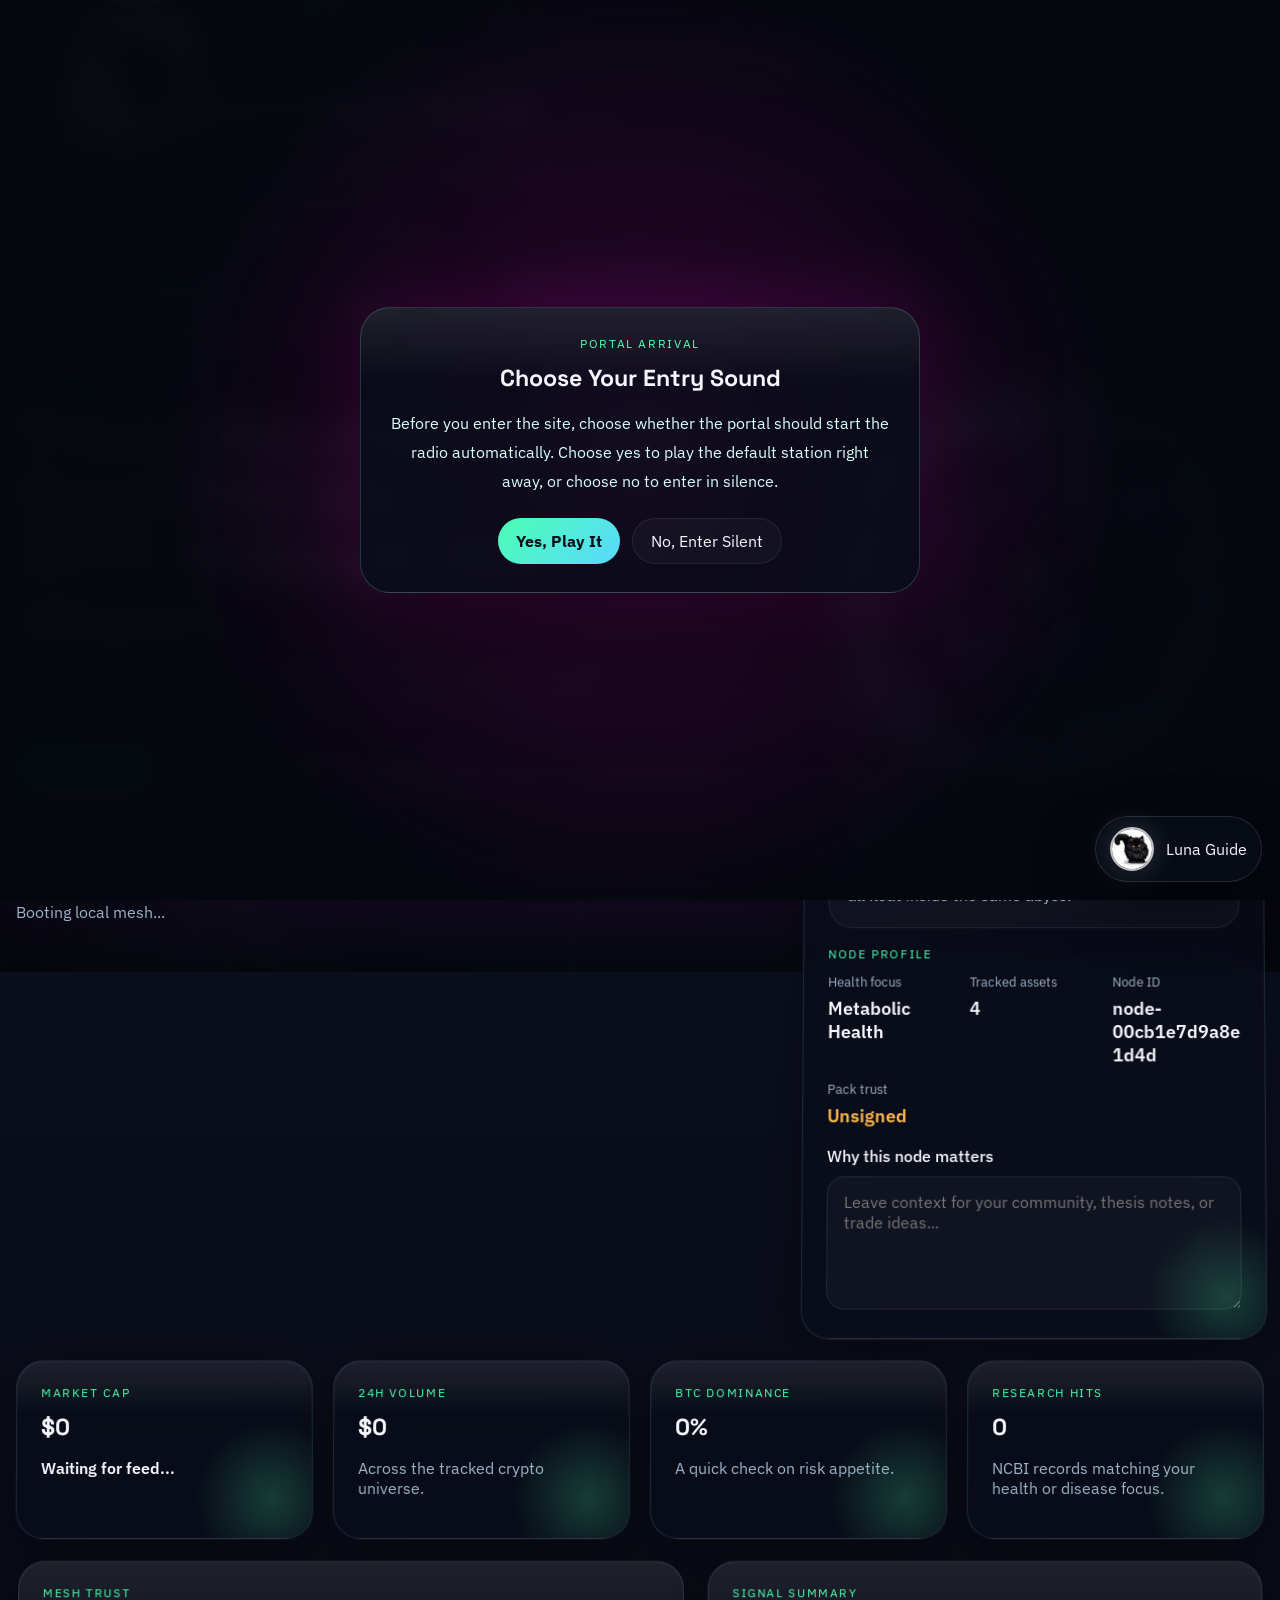
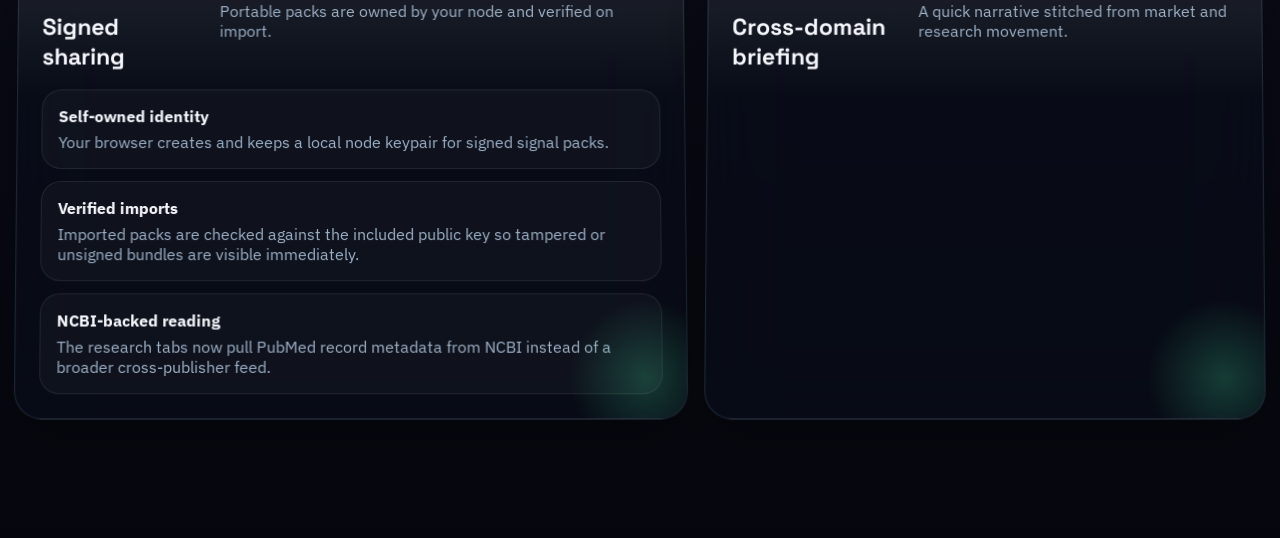
==== commit a123261c: "Refocus site on crypto research and radio" ====
--- a/index.html
+++ b/index.html
@@ -9,14 +9,14 @@
     />
     <meta name="theme-color" content="#08111f" />
     <title>Abyss Watchers | Signal Mesh</title>
-    <link rel="manifest" href="./manifest.json?v=20260410c" />
+    <link rel="manifest" href="./manifest.json?v=20260526a" />
     <link rel="preconnect" href="https://fonts.googleapis.com" />
     <link rel="preconnect" href="https://fonts.gstatic.com" crossorigin />
     <link
       href="https://fonts.googleapis.com/css2?family=Space+Grotesk:wght@400;500;700&family=IBM+Plex+Sans:wght@400;500;600&display=swap"
       rel="stylesheet"
     />
-    <link rel="stylesheet" href="./styles.css?v=20260410c" />
+    <link rel="stylesheet" href="./styles.css?v=20260526a" />
   </head>
   <body data-default-realm="portal">
     <div id="abyssStage" class="abyss-stage" aria-hidden="true">
@@ -83,14 +83,13 @@
           <div class="site-brand-copy">
             <p class="eyebrow">Abyss Watchers</p>
             <h1 class="site-title">Signal Mesh Portal</h1>
-            <p class="subtle-copy">Choose a realm instead of digging through one huge page.</p>
+            <p class="subtle-copy">Crypto, research, and tunes in one live signal hub.</p>
           </div>
         </div>
         <div class="realm-nav" role="tablist" aria-label="Website realms">
           <a class="realm-tab" role="tab" data-realm-target="portal" aria-selected="true" href="./index.html">Portal</a>
           <a class="realm-tab" role="tab" data-realm-target="crypto" aria-selected="false" href="./crypto.html">Crypto</a>
           <a class="realm-tab" role="tab" data-realm-target="research" aria-selected="false" href="./research.html">Research</a>
-          <a class="realm-tab" role="tab" data-realm-target="caveman" aria-selected="false" href="./caveman.html">Caveman</a>
           <a class="realm-tab" role="tab" data-realm-target="radio" aria-selected="false" href="./radio.html">Radio</a>
         </div>
       </header>
@@ -100,16 +99,12 @@
           <h2 class="hero-title">Track the chain. Read the lab. Drift through the abyss.</h2>
           <p class="hero-text">
             Abyss Watchers now splits the experience into separate realms so crypto,
-            NCBI health research, the caveman cave, and radio each get their own
-            space instead of piling into one crowded screen.
+            live crypto, NCBI health research, and radio each get their own high-signal lane.
           </p>
           <div class="hero-actions">
             <button id="refreshAll" class="primary-button" type="button">Refresh Mesh</button>
                 <a class="ghost-button nav-link-button" href="./crypto.html">Open Crypto Realm</a>
                 <a class="ghost-button nav-link-button" href="./research.html">Open Research Realm</a>
-            <a id="openCavemanBot" class="ghost-button nav-link-button" href="./caveman.html">
-              Enter Caveman Cave
-            </a>
             <a class="ghost-button nav-link-button" href="./radio.html">Open Radio Realm</a>
             <button id="sharePack" class="ghost-button" type="button">Export Signal Pack</button>
             <label class="ghost-button import-button">
@@ -132,8 +127,7 @@
             <div class="hero-art-copy">
               <p class="panel-label">Portal Feed</p>
               <p class="hero-art-text">
-                The signal field bends as you move. Market motion, publication records,
-                and radio controls all float inside the same abyss.
+                The signal field bends as you move. Top coin movement, publication records, and radio controls all float inside the same abyss.
               </p>
             </div>
           </div>
@@ -230,7 +224,7 @@
                 <input
                   id="assetInput"
                   type="text"
-                  placeholder="bitcoin, ethereum, solana..."
+                  placeholder="injective-protocol, litecoin, ripple, hedera-hashgraph..."
                 />
                 <button id="addAsset" type="button">Add Asset</button>
               </div>
@@ -552,10 +546,10 @@
               <div class="control-group">
                 <p>Quick fills</p>
                 <div class="chip-row">
-                  <button class="topic-chip" type="button" data-radio-fill="Abyss auto radio">
+                  <button class="topic-chip" type="button" data-radio-fill="Abyss Watchers Radio">
                     Default Station
                   </button>
-                  <button class="topic-chip" type="button" data-radio-fill="Luhh Dyl mix">
+                  <button class="topic-chip" type="button" data-radio-fill="Custom song links">
                     Luhh Dyl
                   </button>
                 </div>
@@ -567,7 +561,7 @@
                   <input
                     id="radioInput"
                     type="text"
-                    placeholder="Paste a YouTube video or playlist link to start the station"
+                    placeholder="Paste a YouTube video, playlist, or several song links"
                   />
                   <button id="loadRadio" type="button">Load Station</button>
                 </div>
@@ -583,7 +577,7 @@
               </div>
 
               <p id="radioStatus" class="status-message">
-                Pick a YouTube link or use a quick fill, then load the station.
+                Paste one song, a playlist, or multiple YouTube links, then load the station.
               </p>
 
               <div id="radioPlayerShell" class="radio-player-shell hidden">
@@ -652,6 +646,6 @@
       </section>
     </aside>
 
-    <script src="./app.js?v=20260410c" defer></script>
+    <script src="./app.js?v=20260526a" defer></script>
   </body>
 </html>
--- a/styles.css
+++ b/styles.css
@@ -1478,3 +1478,9 @@
     transform: none;
   }
 }
+
+
+[data-realm-pane='caveman'],
+.caveman-grid {
+  display: none !important;
+}
